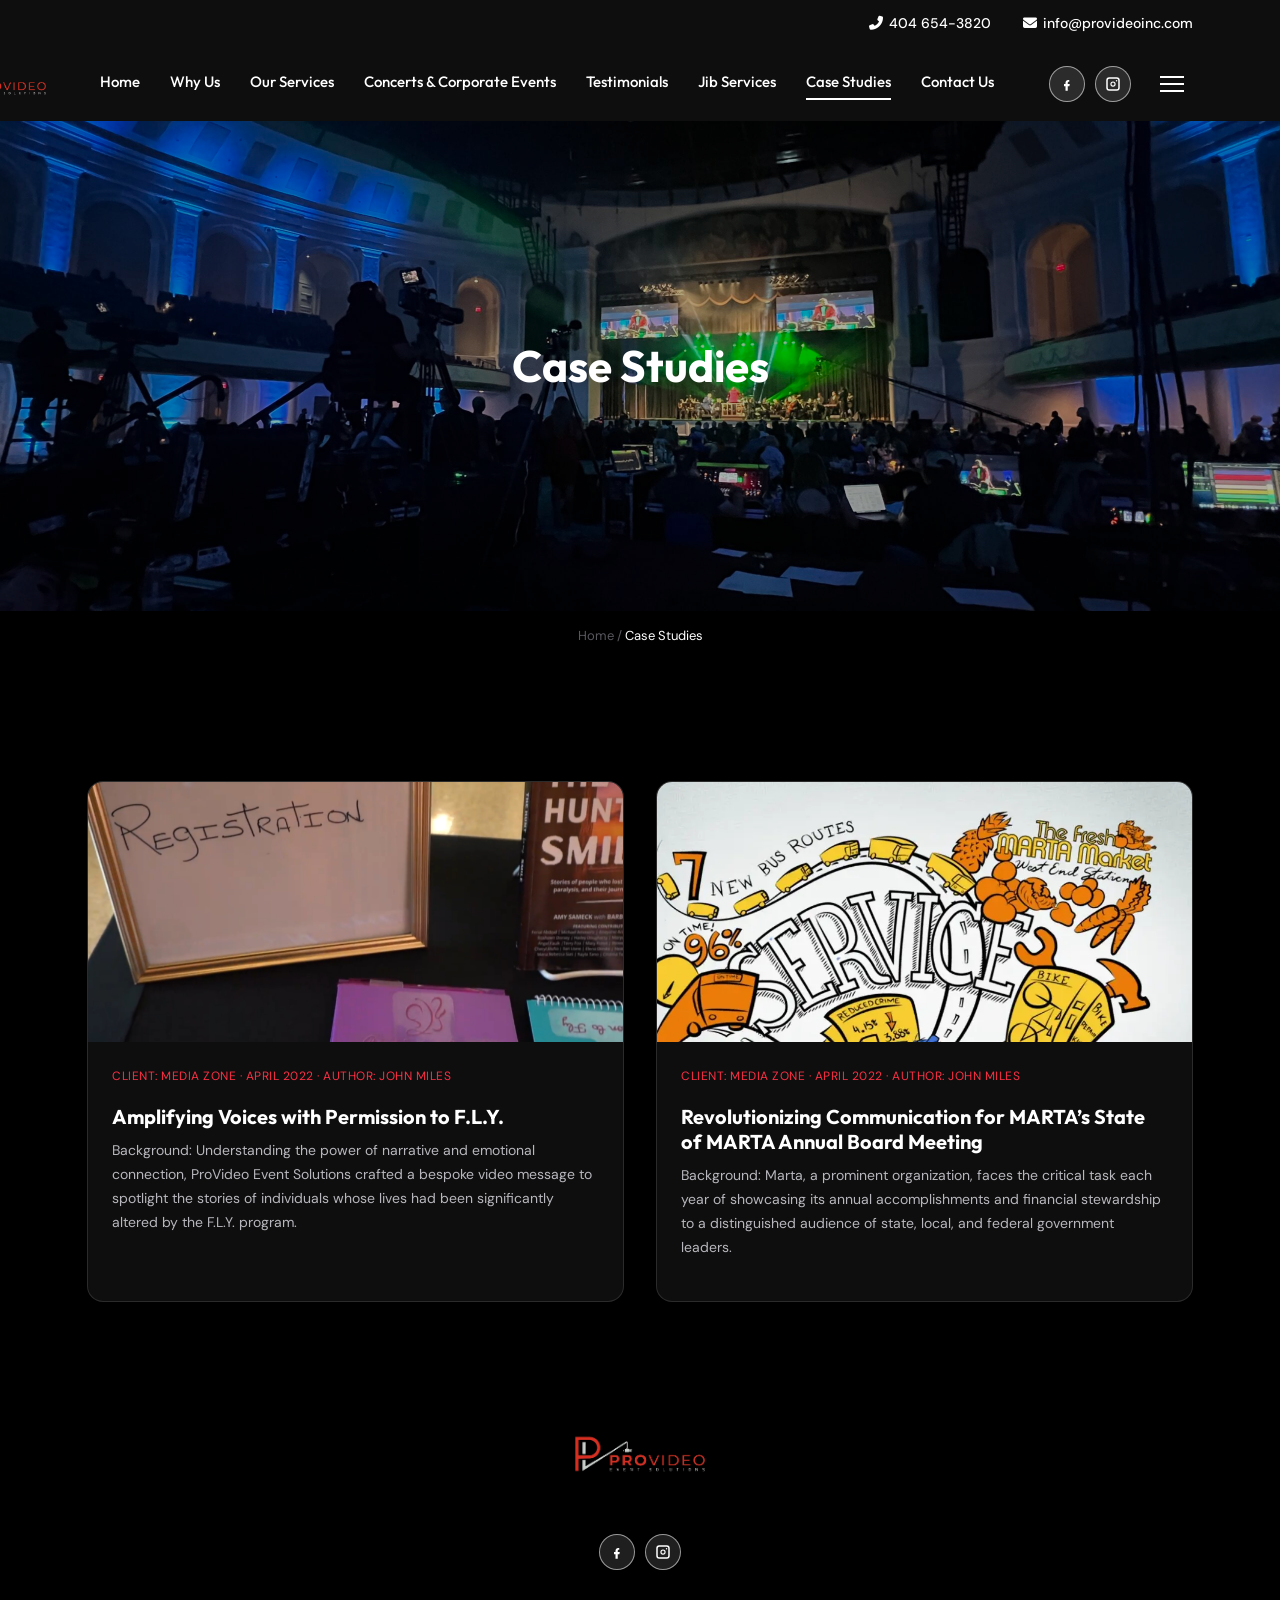
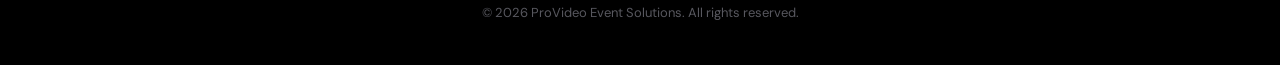
==== case-studies/index.html @ 1980efce "Add native player controls to hero and Invest Fest videos" ====
<!DOCTYPE html>
<html lang="en">
<head>
<meta charset="UTF-8">
<meta name="viewport" content="width=device-width, initial-scale=1.0">
<title>Case Studies – Provideo</title>
<meta name="description" content="Real case studies from ProVideo Event Solutions: Permission to F.L.Y. and the MARTA Annual Board Meeting.">
<link rel="preconnect" href="https://fonts.googleapis.com">
<link href="https://fonts.googleapis.com/css2?family=DM+Sans:wght@400;500;600;700&family=Outfit:wght@400;500;600;700;800&display=swap" rel="stylesheet">
<link rel="stylesheet" href="https://cdnjs.cloudflare.com/ajax/libs/font-awesome/6.5.1/css/all.min.css">
<link rel="stylesheet" href="../assets/css/style.css?v=1783604628">
</head>
<body>

<div class="top-bar">
  <div class="container">
    <a href="tel:4046543820" class="phone-link"><span class="icon"><i class="fas fa-phone-alt"></i></span>404 654-3820</a>
    <a href="mailto:info@provideoinc.com" class="email-link"><span class="icon"><i class="fas fa-envelope"></i></span>info@provideoinc.com</a>
  </div>
</div>

<header class="site-header">
  <div class="container">
    <a href="../" class="logo">
      <img class="logo-mark" src="../assets/images/logo-v3.png" alt="ProVideo Event Solutions">
    </a>
    <nav class="main-nav">
      <a href="/">Home</a>
      <a href="/why-us/">Why Us</a>
      <a href="/our-services/">Our Services</a>
      <a href="/corporate-and-concert-events/">Concerts & Corporate Events</a>
      <a href="/testimonials/">Testimonials</a>
      <a href="/services/jib-crane-services/">Jib Services</a>
      <a href="/case-studies/" class="active">Case Studies</a>
      <a href="/contact/">Contact Us</a>
    </nav>
    <div class="header-right">
      <div class="socials">
        <a href="https://www.facebook.com/provideoinc" aria-label="Facebook" target="_blank" rel="noopener">
          <svg viewBox="0 0 24 24"><path d="M13.5 9H15V6.5h-1.5C11.6 6.5 10 8.1 10 10.2V12H8v3h2v6h3v-6h2.2l.5-3H13v-1.5c0-.6.4-1.5 1.5-1.5z"/></svg>
        </a>
        <a href="https://www.instagram.com/provideoinc/" aria-label="Instagram" target="_blank" rel="noopener">
          <svg viewBox="0 0 24 24"><path d="M12 8.5A3.5 3.5 0 1 0 12 15.5 3.5 3.5 0 0 0 12 8.5zM12 14a2 2 0 1 1 0-4 2 2 0 0 1 0 4zm4.75-7.5a1 1 0 1 1 0 2 1 1 0 0 1 0-2zM17 3H7a4 4 0 0 0-4 4v10a4 4 0 0 0 4 4h10a4 4 0 0 0 4-4V7a4 4 0 0 0-4-4zm2 14a2 2 0 0 1-2 2H7a2 2 0 0 1-2-2V7a2 2 0 0 1 2-2h10a2 2 0 0 1 2 2v10z"/></svg>
        </a>
      </div>
      <button class="menu-toggle" aria-label="Open menu">
        <span></span><span></span><span></span>
      </button>
    </div>
  </div>
</header>

<div class="nav-panel">
  <div class="brand">
    <img class="brand-logo" src="../assets/images/logo-v3.png" alt="ProVideo Event Solutions">
    <div class="sub">ROI&#8209;Driven AV &amp; Visual Storytelling That Converts</div>
  </div>
  <button class="close-btn">Close
    <svg width="18" height="18" viewBox="0 0 24 24" fill="none" stroke="currentColor" stroke-width="2"><path d="M6 6l12 12M18 6L6 18"/></svg>
  </button>
  <nav>
    <a href="/">Home</a><a href="/why-us/">Why Us</a><a href="/our-services/">Our Services</a><a href="/corporate-and-concert-events/">Concerts & Corporate Events</a><a href="/testimonials/">Testimonials</a><a href="/services/jib-crane-services/">Jib Services</a><a href="/case-studies/">Case Studies</a><a href="/contact/">Contact Us</a>
  </nav>
  <div class="panel-socials">
    <a href="https://www.facebook.com/provideoinc" aria-label="Facebook" target="_blank" rel="noopener">
      <svg width="18" height="18" viewBox="0 0 24 24" fill="#fff"><path d="M13.5 9H15V6.5h-1.5C11.6 6.5 10 8.1 10 10.2V12H8v3h2v6h3v-6h2.2l.5-3H13v-1.5c0-.6.4-1.5 1.5-1.5z"/></svg>
    </a>
    <a href="https://www.instagram.com/provideoinc/" aria-label="Instagram" target="_blank" rel="noopener">
      <svg width="18" height="18" viewBox="0 0 24 24" fill="#fff"><path d="M12 8.5A3.5 3.5 0 1 0 12 15.5 3.5 3.5 0 0 0 12 8.5zM12 14a2 2 0 1 1 0-4 2 2 0 0 1 0 4zm4.75-7.5a1 1 0 1 1 0 2 1 1 0 0 1 0-2zM17 3H7a4 4 0 0 0-4 4v10a4 4 0 0 0 4 4h10a4 4 0 0 0 4-4V7a4 4 0 0 0-4-4zm2 14a2 2 0 0 1-2 2H7a2 2 0 0 1-2-2V7a2 2 0 0 1 2-2h10a2 2 0 0 1 2 2v10z"/></svg>
    </a>
  </div>
</div>

<section class="page-hero" style="background-image:url('../assets/images/Multi-Cam-scaled.jpg');">
  <h1>Case Studies</h1>
</section>
<div class="breadcrumb"><a href="../">Home</a> / <span>Case Studies</span></div>


<section class="section">
  <div class="container">
    <div class="case-study-grid">
      <div class="case-study-card">
        <img src="../assets/images/Screenshot-2024-05-09-142617-890x664.png" alt="Amplifying Voices with Permission to F.L.Y.">
        <div class="body">
          <p style="font-size:12px; text-transform:uppercase; letter-spacing:0.5px; color:var(--accent);">Client: Media Zone &middot; April 2022 &middot; Author: John Miles</p>
          <h3>Amplifying Voices with Permission to F.L.Y.</h3>
          <p>Background: Understanding the power of narrative and emotional connection, ProVideo Event Solutions crafted a bespoke video message to spotlight the stories of individuals whose lives had been significantly altered by the F.L.Y. program.</p>
        </div>
      </div>
      <div class="case-study-card">
        <img src="../assets/images/Screenshot-2024-05-09-141544-890x664.webp" alt="Revolutionizing Communication for MARTA">
        <div class="body">
          <p style="font-size:12px; text-transform:uppercase; letter-spacing:0.5px; color:var(--accent);">Client: Media Zone &middot; April 2022 &middot; Author: John Miles</p>
          <h3>Revolutionizing Communication for MARTA&rsquo;s State of MARTA Annual Board Meeting</h3>
          <p>Background: Marta, a prominent organization, faces the critical task each year of showcasing its annual accomplishments and financial stewardship to a distinguished audience of state, local, and federal government leaders.</p>
        </div>
      </div>
    </div>
  </div>
</section>

<footer class="site-footer">
  <div class="container">
    <img class="footer-logo" src="../assets/images/logo-v3.png" alt="ProVideo Event Solutions">
    <div class="socials">
      <a href="https://www.facebook.com/provideoinc" aria-label="Facebook" target="_blank" rel="noopener">
      <svg width="18" height="18" viewBox="0 0 24 24" fill="#fff"><path d="M13.5 9H15V6.5h-1.5C11.6 6.5 10 8.1 10 10.2V12H8v3h2v6h3v-6h2.2l.5-3H13v-1.5c0-.6.4-1.5 1.5-1.5z"/></svg>
    </a>
    <a href="https://www.instagram.com/provideoinc/" aria-label="Instagram" target="_blank" rel="noopener">
      <svg width="18" height="18" viewBox="0 0 24 24" fill="#fff"><path d="M12 8.5A3.5 3.5 0 1 0 12 15.5 3.5 3.5 0 0 0 12 8.5zM12 14a2 2 0 1 1 0-4 2 2 0 0 1 0 4zm4.75-7.5a1 1 0 1 1 0 2 1 1 0 0 1 0-2zM17 3H7a4 4 0 0 0-4 4v10a4 4 0 0 0 4 4h10a4 4 0 0 0 4-4V7a4 4 0 0 0-4-4zm2 14a2 2 0 0 1-2 2H7a2 2 0 0 1-2-2V7a2 2 0 0 1 2-2h10a2 2 0 0 1 2 2v10z"/></svg>
    </a>
    </div>
    <div>&copy; 2026 ProVideo Event Solutions. All rights reserved.</div>
  </div>
</footer>

<script src="../assets/js/main.js?v=1783604628"></script>
</body>
</html>
---- assets/css/style.css ----
/* ProVideo — static site styles */

:root {
  --bg: #000000;
  --bg-alt: #0e0e0e;
  --accent: #fa3044;
  --accent-dark: #d63226;
  --white: #ffffff;
  --gray: #b7b7bd;
  --gray-dark: #57575e;
  --light-bg: #ffffff;
  --light-text: #4a4a52;
  --border: rgba(255, 255, 255, 0.12);
  --max: 1170px;
  --font: 'DM Sans', -apple-system, BlinkMacSystemFont, 'Segoe UI', sans-serif;
  --font-heading: 'Outfit', -apple-system, BlinkMacSystemFont, 'Segoe UI', sans-serif;
}

* { box-sizing: border-box; }

html { scroll-behavior: smooth; }

body {
  margin: 0;
  font-family: var(--font);
  background: var(--bg);
  color: var(--white);
  line-height: 1.7;
  -webkit-font-smoothing: antialiased;
}

img, video { max-width: 100%; display: block; }

a { color: inherit; text-decoration: none; }

.container {
  max-width: var(--max);
  margin: 0 auto;
  padding: 0 32px;
}

h1, h2, h3 {
  font-family: var(--font-heading);
  font-weight: 700;
  line-height: 1.25;
  margin: 0 0 20px;
}

p { color: var(--gray); margin: 0 0 18px; }

/* ---------- Buttons ---------- */
.btn {
  display: inline-block;
  padding: 15px 44px 16px;
  border-radius: 0;
  font-weight: 500;
  font-size: 16px;
  letter-spacing: normal;
  text-transform: none;
  cursor: pointer;
  border: 2px solid var(--accent);
  transition: all 0.25s ease;
}
.btn-solid { background: var(--accent); color: var(--white); }
.btn-solid:hover { background: var(--accent-dark); border-color: var(--accent-dark); }
.btn-outline { background: transparent; color: var(--white); }
.btn-outline:hover { background: var(--accent); }
.btn-row { display: flex; gap: 16px; flex-wrap: wrap; margin-top: 28px; }

/* ---------- Header ---------- */
.top-bar {
  background: var(--bg-alt);
  font-size: 14px;
}
.top-bar .container {
  display: flex;
  justify-content: flex-end;
  gap: 32px;
  padding-top: 12px;
  padding-bottom: 12px;
}
.top-bar a { color: var(--white); font-weight: 500; }
.top-bar a.email-link { color: var(--white); }
.top-bar .icon { margin-right: 6px; }

.site-header {
  position: relative;
  z-index: 20;
  padding: 9px 0;
  background: var(--bg-alt);
}
.site-header .container {
  display: flex;
  align-items: center;
  justify-content: space-between;
}

.logo { display: flex; align-items: center; line-height: 1; margin-left: -140px; }
.logo-mark { height: 55px; width: auto; flex-shrink: 0; }

/* Desktop horizontal nav (matches live site) */
.main-nav {
  display: flex;
  align-items: center;
  gap: 30px;
  flex: 1;
  justify-content: center;
}
.main-nav a {
  font-family: var(--font-heading);
  font-size: 15px;
  font-weight: 500;
  color: var(--white);
  padding-bottom: 4px;
  white-space: nowrap;
  border-bottom: 2px solid transparent;
}
.main-nav a:hover { color: var(--gray); }
.main-nav a.active { border-bottom-color: var(--white); }

.header-right { display: flex; align-items: center; gap: 20px; }
.menu-toggle { display: none; }

@media (max-width: 1150px) {
  .main-nav { display: none; }
  .menu-toggle { display: flex; }
  /* The large negative offset that shifts the logo left on wide desktop
     screens has no room to work with here — reset it so the logo stays
     fully on-screen. */
  .logo { margin-left: 0; }
}

.breadcrumb {
  font-size: 13px;
  color: var(--gray-dark);
  text-align: center;
  padding: 14px 0;
}
.breadcrumb a { color: var(--gray-dark); }
.breadcrumb span { color: var(--white); }

.socials { display: flex; gap: 10px; }
.socials a {
  width: 36px; height: 36px;
  border-radius: 50%;
  border: 1.5px solid rgba(255, 255, 255, 0.55);
  background: rgba(255, 255, 255, 0.12);
  display: flex; align-items: center; justify-content: center;
  transition: background 0.2s ease, border-color 0.2s ease;
}
.socials a:hover { background: var(--accent); border-color: var(--accent); }
.socials svg { width: 18px; height: 18px; fill: var(--white); }

.menu-toggle {
  width: 42px; height: 42px;
  border: none;
  background: transparent;
  cursor: pointer;
  display: flex;
  flex-direction: column;
  align-items: center;
  justify-content: center;
  gap: 5px;
}
.menu-toggle span {
  width: 24px; height: 2px;
  background: var(--white);
}

/* ---------- Slide-out nav panel ---------- */
.nav-panel {
  position: fixed;
  inset: 0;
  background: #0a0a0c;
  z-index: 100;
  display: flex;
  flex-direction: column;
  /* flex-start (not center): with 8 nav links, centered content can
     overflow symmetrically past the reserved top/bottom padding and
     collide with the absolutely-positioned brand/social-icons siblings.
     Starting at the top guarantees it never invades that reserved space. */
  justify-content: flex-start;
  padding: 128px 48px 104px;
  overflow-y: auto;
  transform: translateX(100%);
  transition: transform 0.35s ease;
}
.nav-panel.open { transform: translateX(0); }
.nav-panel .close-btn {
  position: absolute;
  top: 32px; right: 32px;
  background: none; border: none;
  color: var(--gray);
  font-size: 15px;
  cursor: pointer;
  display: flex; align-items: center; gap: 10px;
}
.nav-panel .brand { position: absolute; top: 32px; left: 48px; }
.nav-panel .brand-logo { height: 44px; width: auto; display: block; }
.nav-panel .brand .sub { color: var(--gray); font-size: 12px; margin-top: 6px; }
.nav-panel nav { display: flex; flex-direction: column; gap: 4px; }
.nav-panel nav a {
  font-family: var(--font-heading);
  font-size: 32px;
  font-weight: 700;
  color: var(--gray);
  padding: 5px 0;
  line-height: 1.2;
}
.nav-panel nav a:hover { color: var(--white); }
.nav-panel .panel-socials {
  position: absolute;
  bottom: 32px; left: 48px;
  display: flex; gap: 14px;
}
@media (max-width: 600px) {
  .nav-panel { padding: 112px 24px 96px; }
  .nav-panel nav a { font-size: 24px; padding: 4px 0; }
  .nav-panel .brand { top: 24px; left: 24px; }
  .nav-panel .brand-logo { height: 38px; }
  .nav-panel .close-btn { top: 24px; right: 24px; }
  .nav-panel .panel-socials { bottom: 24px; left: 24px; }
}

/* Home page: header floats transparently over the hero video, which
   fills all the way to the very top of the page. */
.header-overlay {
  position: absolute;
  top: 0; left: 0; right: 0;
  z-index: 40;
}
body.home-hero-page .top-bar,
body.home-hero-page .site-header {
  background: transparent;
}

/* ---------- Hero (home) ---------- */
/* Matches the live site's hero section exactly: full-bleed width,
   min-height: 100vh, video object-fit: cover (source is 1920x1080). */
.hero {
  position: relative;
  margin: 0;
  padding: 0;
  overflow: hidden;
  min-height: 100vh;
  display: flex;
  align-items: center;
}
.hero-video {
  position: absolute;
  inset: 0;
  width: 100%;
  height: 100%;
  object-fit: cover;
  object-position: 50% 50%;
  z-index: 0;
}
.hero::after {
  content: "";
  position: absolute; inset: 0;
  background: rgba(0, 0, 0, 0.33);
  z-index: 1;
  /* Let clicks pass through to the video's native control bar
     underneath (volume/play-pause) instead of being caught by
     this decorative darkening layer. */
  pointer-events: none;
}
.hero .container { position: relative; z-index: 2; text-align: center; }
.hero .btn-row { justify-content: center; }

.sr-only {
  position: absolute; width: 1px; height: 1px; padding: 0; margin: -1px;
  overflow: hidden; clip: rect(0,0,0,0); white-space: nowrap; border: 0;
}

/* Animated rotating headline — matches the live site's Elementor
   "Animated Headline" widget (style: rotate, animation: clip).
   4 phrases cycle through, each wiped on/off inside a white highlight
   box, holding ~2.2s once fully revealed, looping forever. */
.hero-headline-wrap {
  position: relative;
  display: flex;
  align-items: center;
  justify-content: center;
  min-height: 1.3em;
  max-width: 900px;
  margin: 0 auto 28px;
}
.hero-headline {
  position: relative;
  margin: 0;
  width: 100%;
  height: 1.3em;
  font-size: 56px;
  font-weight: 700;
}
.hero-phrase {
  position: absolute;
  left: 50%; top: 50%;
  transform: translate(-50%, -50%);
  display: inline-block;
  white-space: nowrap;
  background: #fff;
  color: #000;
  padding: 0 6px;
  clip-path: inset(0 100% 0 0);
  animation-duration: 30.8s;
  animation-timing-function: ease-in-out;
  animation-iteration-count: infinite;
}
/* Each phrase gets its own timeline slice within one shared 30.8s loop:
   the 4 phrases run back-to-back over the first 15.8s (unchanged timing
   from before, phrases 1-3 hold ~2.2s each, the last phrase holds ~5.2s),
   then the headline stays blank for a 15s pause before the whole cycle
   restarts from phrase 1. */
.hero-phrase:nth-child(1) { animation-name: heroPhraseClip1; }
.hero-phrase:nth-child(2) { animation-name: heroPhraseClip2; }
.hero-phrase:nth-child(3) { animation-name: heroPhraseClip3; }
.hero-phrase:nth-child(4) { animation-name: heroPhraseClip4; }
@keyframes heroPhraseClip1 {
  0%      { clip-path: inset(0 100% 0 0); }
  1.63%   { clip-path: inset(0 0 0 0); }
  8.77%   { clip-path: inset(0 0 0 0); }
  10.39%  { clip-path: inset(0 100% 0 0); }
  100%    { clip-path: inset(0 100% 0 0); }
}
@keyframes heroPhraseClip2 {
  0%      { clip-path: inset(0 100% 0 0); }
  10.39%  { clip-path: inset(0 100% 0 0); }
  12.01%  { clip-path: inset(0 0 0 0); }
  19.15%  { clip-path: inset(0 0 0 0); }
  20.78%  { clip-path: inset(0 100% 0 0); }
  100%    { clip-path: inset(0 100% 0 0); }
}
@keyframes heroPhraseClip3 {
  0%      { clip-path: inset(0 100% 0 0); }
  20.78%  { clip-path: inset(0 100% 0 0); }
  22.40%  { clip-path: inset(0 0 0 0); }
  29.54%  { clip-path: inset(0 0 0 0); }
  31.17%  { clip-path: inset(0 100% 0 0); }
  100%    { clip-path: inset(0 100% 0 0); }
}
@keyframes heroPhraseClip4 {
  0%      { clip-path: inset(0 100% 0 0); }
  31.17%  { clip-path: inset(0 100% 0 0); }
  32.78%  { clip-path: inset(0 0 0 0); }
  49.68%  { clip-path: inset(0 0 0 0); }
  51.30%  { clip-path: inset(0 100% 0 0); }
  100%    { clip-path: inset(0 100% 0 0); }
}
@media (prefers-reduced-motion: reduce) {
  .hero-phrase { animation: none; clip-path: inset(0 0 0 0); position: static; transform: none; display: block; }
  .hero-phrase:not(:first-child) { display: none; }
}

/* ---------- Inner page hero (Why Us / Contact) ---------- */
.page-hero {
  position: relative;
  height: 490px;
  display: flex;
  align-items: center;
  justify-content: center;
  text-align: center;
  background-size: cover;
  background-position: center center;
}
.page-hero::before {
  content: "";
  position: absolute; inset: 0;
  background: rgba(0, 0, 0, 0.3);
}
.page-hero h1 {
  position: relative;
  font-size: 44px;
  margin: 0;
}

/* ---------- Intro / body sections ---------- */
.section { padding: 80px 0; }
.section-tight { padding: 60px 0; }
.section-heading {
  font-size: 30px;
  text-align: center;
  margin-bottom: 12px;
}
.section-sub {
  text-align: center;
  color: var(--gray-dark);
  margin-bottom: 48px;
}

.intro-text { max-width: 820px; margin: 0 auto; text-align: left; }
.intro-text .btn-row { justify-content: flex-start; }

/* Home page intro: photo slideshow beside the text (matches live site) */
.intro-split {
  display: grid;
  grid-template-columns: 1fr 1fr;
  gap: 60px;
  align-items: stretch;
}
.intro-split .intro-text { max-width: none; margin: 0; }
.intro-slideshow {
  position: relative;
  min-height: 480px;
  border-radius: 16px;
  overflow: hidden;
  background: var(--bg-alt);
}
.intro-slideshow .slide {
  position: absolute; inset: 0;
  width: 100%; height: 100%;
  object-fit: cover;
  opacity: 0;
  transition: opacity 1s ease;
}
.intro-slideshow .slide.active { opacity: 1; }
@media (max-width: 900px) {
  .intro-split { grid-template-columns: 1fr; }
  .intro-slideshow { min-height: 320px; }
}

/* ---------- Services ---------- */
.services-grid {
  display: grid;
  grid-template-columns: repeat(3, 1fr);
  gap: 28px;
  margin-top: 40px;
}
.service-card {
  background: var(--bg-alt);
  border: 1px solid var(--border);
  border-radius: 16px;
  overflow: hidden;
}
.service-card img { width: 100%; aspect-ratio: 5 / 3; height: auto; object-fit: cover; object-position: center top; }
.service-card .body { padding: 24px; }
.service-card h3 { font-size: 19px; margin-bottom: 10px; }
.service-card p { font-size: 14px; margin-bottom: 14px; }
.service-card a { color: var(--accent); font-weight: 600; font-size: 13px; text-transform: uppercase; letter-spacing: 0.5px; }

/* ---------- Testimonials carousel ---------- */
.testimonial-carousel {
  position: relative;
  display: flex;
  align-items: center;
  gap: 12px;
  margin-top: 40px;
}
.testimonial-track {
  display: flex;
  gap: 24px;
  overflow-x: auto;
  scroll-snap-type: x mandatory;
  scroll-behavior: smooth;
  padding: 4px 0 20px;
  scrollbar-width: none;
}
.testimonial-track::-webkit-scrollbar { display: none; }
.testimonial-card {
  flex: 0 0 auto;
  width: min(560px, 82vw);
  scroll-snap-align: center;
  background: var(--bg-alt);
  border: 1px solid var(--border);
  border-radius: 6px;
  padding: 32px;
}
.testimonial-card .stars { color: #f5b301; letter-spacing: 3px; font-size: 14px; margin-bottom: 14px; }
.testimonial-card p { font-size: 15px; color: var(--gray); font-style: italic; }
.testimonial-card .who { color: var(--white); font-weight: 600; font-size: 14px; margin-top: 12px; }
.testimonial-card .role { color: var(--accent); font-size: 12px; text-transform: uppercase; letter-spacing: 0.5px; }

.carousel-arrow {
  flex-shrink: 0;
  width: 42px; height: 42px;
  border-radius: 50%;
  border: 1px solid var(--border);
  background: transparent;
  color: var(--white);
  font-size: 14px;
  cursor: pointer;
  display: flex; align-items: center; justify-content: center;
  transition: background 0.2s ease, border-color 0.2s ease;
}
.carousel-arrow:hover { background: var(--accent); border-color: var(--accent); }

.carousel-dots {
  display: flex;
  justify-content: center;
  gap: 8px;
  margin-top: 8px;
}
.carousel-dots .dot {
  width: 9px; height: 9px;
  border-radius: 50%;
  border: none;
  background: var(--border);
  cursor: pointer;
  padding: 0;
}
.carousel-dots .dot.active { background: var(--accent); }

@media (max-width: 700px) {
  .carousel-arrow { display: none; }
}

/* ---------- Testimonial photo grid ---------- */
.testimonial-photo-grid {
  display: grid;
  grid-template-columns: repeat(auto-fill, minmax(150px, 1fr));
  gap: 12px;
  margin-top: 48px;
}
.photo-tile { border-radius: 4px; overflow: hidden; aspect-ratio: 1 / 1; background: var(--bg-alt); }
.photo-tile img { width: 100%; height: 100%; object-fit: cover; object-position: center top; }

/* ---------- Gallery / case studies ---------- */
.gallery-grid {
  display: grid;
  grid-template-columns: repeat(3, 1fr);
  gap: 16px;
  margin-top: 40px;
}
.gallery-grid img {
  width: 100%; height: 220px; object-fit: cover;
  object-position: center top;
  border-radius: 6px;
  transition: transform 0.3s ease;
}
.gallery-grid a:hover img { transform: scale(1.03); }

/* ---------- Subscribe ---------- */
.subscribe {
  background: var(--bg-alt);
  border-top: 1px solid var(--border);
  border-bottom: 1px solid var(--border);
  text-align: center;
}
.subscribe-form {
  max-width: 480px;
  margin: 32px auto 0;
}
.subscribe-form .field-row { display: flex; gap: 10px; }
input[type="email"], input[type="text"], input[type="tel"], textarea {
  width: 100%;
  padding: 14px 16px;
  border-radius: 4px;
  border: 1px solid var(--border);
  background: #1a1a1f;
  color: var(--white);
  font-family: var(--font);
  font-size: 14px;
}
.subscribe-form .consent {
  margin-top: 14px;
  font-size: 12px;
  color: var(--gray-dark);
  display: flex; align-items: center; justify-content: center; gap: 8px;
}

/* ---------- Contact page ---------- */
.contact-wrap {
  display: grid;
  grid-template-columns: 300px 1fr;
  gap: 60px;
  align-items: start;
}
.contact-details h2 { font-size: 24px; }
.contact-item { margin-bottom: 24px; }
.contact-item .label { color: var(--light-text); font-size: 13px; text-transform: uppercase; letter-spacing: 0.5px; }
.contact-item .value { color: var(--accent); font-size: 20px; font-weight: 600; }

.contact-form .form-grid {
  display: grid;
  grid-template-columns: 1fr 1fr;
  gap: 20px 24px;
}
.contact-form .field { display: flex; align-items: center; gap: 12px; border-bottom: 1px solid #e2e2e6; padding-bottom: 10px; }
.contact-form .field svg { width: 18px; height: 18px; flex-shrink: 0; opacity: 0.6; }
.contact-form input, .contact-form textarea {
  border: none; background: transparent; padding: 4px 0;
  color: var(--light-text); width: 100%; font-family: var(--font); font-size: 15px;
  resize: none;
}
.contact-form textarea { resize: vertical; min-height: 24px; }
.contact-form .full { grid-column: 1 / -1; }
.contact-form button { margin-top: 32px; display: inline-flex; align-items: center; gap: 10px; }

/* Light section variant used on Why Us / Contact body */
.light-section { background: var(--light-bg); color: var(--light-text); }
.light-section p { color: var(--light-text); }
.light-section h2 { color: #17171a; }

/* ---------- Feature blocks (Concerts / Jib Services) ---------- */
.feature-block {
  display: grid;
  grid-template-columns: 1fr 1fr;
  gap: 48px;
  align-items: center;
  margin-bottom: 64px;
}
.feature-block img { border-radius: 6px; width: 100%; height: 340px; object-fit: cover; object-position: center top; }
.feature-block .text h2 { font-size: 26px; }
.feature-block.reverse .text { order: 2; }
.feature-block.reverse img { order: 1; }
@media (max-width: 800px) {
  .feature-block, .feature-block.reverse { grid-template-columns: 1fr; }
  .feature-block.reverse .text, .feature-block.reverse img { order: unset; }
  .feature-block img { height: 220px; }
}

.mini-gallery { display: grid; grid-template-columns: 1fr 1fr; gap: 16px; margin-top: 40px; }
.mini-gallery img { width: 100%; height: 260px; object-fit: cover; object-position: center top; border-radius: 6px; }

/* ---------- Case studies ---------- */
.case-study-grid { display: grid; grid-template-columns: 1fr 1fr; gap: 32px; margin-top: 40px; }
.case-study-card { background: var(--bg-alt); border: 1px solid var(--border); border-radius: 16px; overflow: hidden; }
.case-study-card img { width: 100%; height: 260px; object-fit: cover; object-position: center top; }
.case-study-card .body { padding: 24px; }
.case-study-card h3 { font-size: 20px; margin-bottom: 10px; }
.case-study-card p { font-size: 14px; }
.case-study-card a { color: var(--accent); font-weight: 600; font-size: 13px; text-transform: uppercase; }

/* ---------- Video testimonial callout ---------- */
.video-callout {
  position: relative;
  /* Matches the live site exactly: the video box is 16:9 (measured
     1238x696 on the original), not a fixed height, so it scales
     correctly with the container instead of looking stretched/squashed. */
  aspect-ratio: 16 / 9;
  border-radius: 0;
  overflow: hidden;
  display: flex;
  align-items: center;
  justify-content: center;
  text-align: center;
  margin-top: 40px;
  background: #000;
}
.video-callout video { position: absolute; inset: 0; width: 100%; height: 100%; object-fit: cover; object-position: center top; opacity: 0.6; transition: opacity 0.3s ease; }
.video-callout.playing video { opacity: 1; }
.video-callout .overlay { position: relative; z-index: 2; transition: opacity 0.3s ease; }
.video-callout.playing .overlay { opacity: 0; pointer-events: none; }
.video-callout h3 { font-size: 24px; }
.play-btn {
  width: 70px; height: 70px; border-radius: 50%;
  border: 2px solid var(--white);
  display: flex; align-items: center; justify-content: center;
  margin: 20px auto 0;
  cursor: pointer;
}
.play-btn svg { width: 22px; height: 22px; fill: var(--white); }

/* ---------- Scrolling image strip (intro section) ---------- */
.marquee {
  overflow: hidden;
  margin-top: 32px;
  -webkit-mask-image: linear-gradient(90deg, transparent, #000 8%, #000 92%, transparent);
  mask-image: linear-gradient(90deg, transparent, #000 8%, #000 92%, transparent);
}
.marquee-track {
  display: flex;
  gap: 16px;
  width: max-content;
  animation: marquee-scroll 28s linear infinite;
}
.marquee-track img {
  width: 220px; height: 140px; object-fit: cover; object-position: center top; border-radius: 6px; flex-shrink: 0;
}
@keyframes marquee-scroll {
  from { transform: translateX(0); }
  to { transform: translateX(-50%); }
}

/* ---------- Video modal (hero "View Our Work") ---------- */
.video-modal {
  position: fixed; inset: 0;
  background: rgba(0,0,0,0.92);
  z-index: 200;
  display: none;
  align-items: center;
  justify-content: center;
  padding: 40px;
}
.video-modal.open { display: flex; }
.video-modal .modal-inner { position: relative; width: 100%; max-width: 1000px; }
.video-modal video { width: 100%; border-radius: 0; display: block; }
.video-modal .modal-close {
  position: absolute; top: -44px; right: 0;
  background: none; border: none; color: var(--white);
  font-size: 15px; cursor: pointer; display: flex; align-items: center; gap: 8px;
}

/* ---------- Notice banner (missing-asset flags for the client) ---------- */
.build-note {
  background: #241a10;
  border: 1px solid #6b4a1e;
  color: #e8b96a;
  font-size: 12px;
  padding: 10px 16px;
  text-align: center;
}

/* ---------- Footer ---------- */
.site-footer {
  padding: 40px 0;
  text-align: center;
  color: var(--gray-dark);
  font-size: 13px;
}
.site-footer .socials { justify-content: center; margin-bottom: 16px; }
.footer-logo { height: 72px; width: auto; margin-bottom: 24px; }
.site-footer .container { display: flex; flex-direction: column; align-items: center; gap: 16px; }

/* ---------- Responsive ---------- */
@media (max-width: 900px) {
  .services-grid, .testimonials-grid, .gallery-grid { grid-template-columns: repeat(2, 1fr); }
  .contact-wrap { grid-template-columns: 1fr; }
  .contact-form .form-grid { grid-template-columns: 1fr; }
  .hero-headline { font-size: 38px; }
}
@media (max-width: 600px) {
  .services-grid, .testimonials-grid, .gallery-grid { grid-template-columns: 1fr; }
  .top-bar .container { justify-content: center; flex-wrap: wrap; gap: 16px; }
  .hero-headline { font-size: 22px; height: auto; }
  .hero-headline-wrap { max-width: 100%; min-height: 3.6em; }
  .hero-phrase { white-space: normal; width: 100%; text-align: center; line-height: 1.3; }
  .page-hero h1 { font-size: 32px; }
  .section { padding: 56px 0; }
}
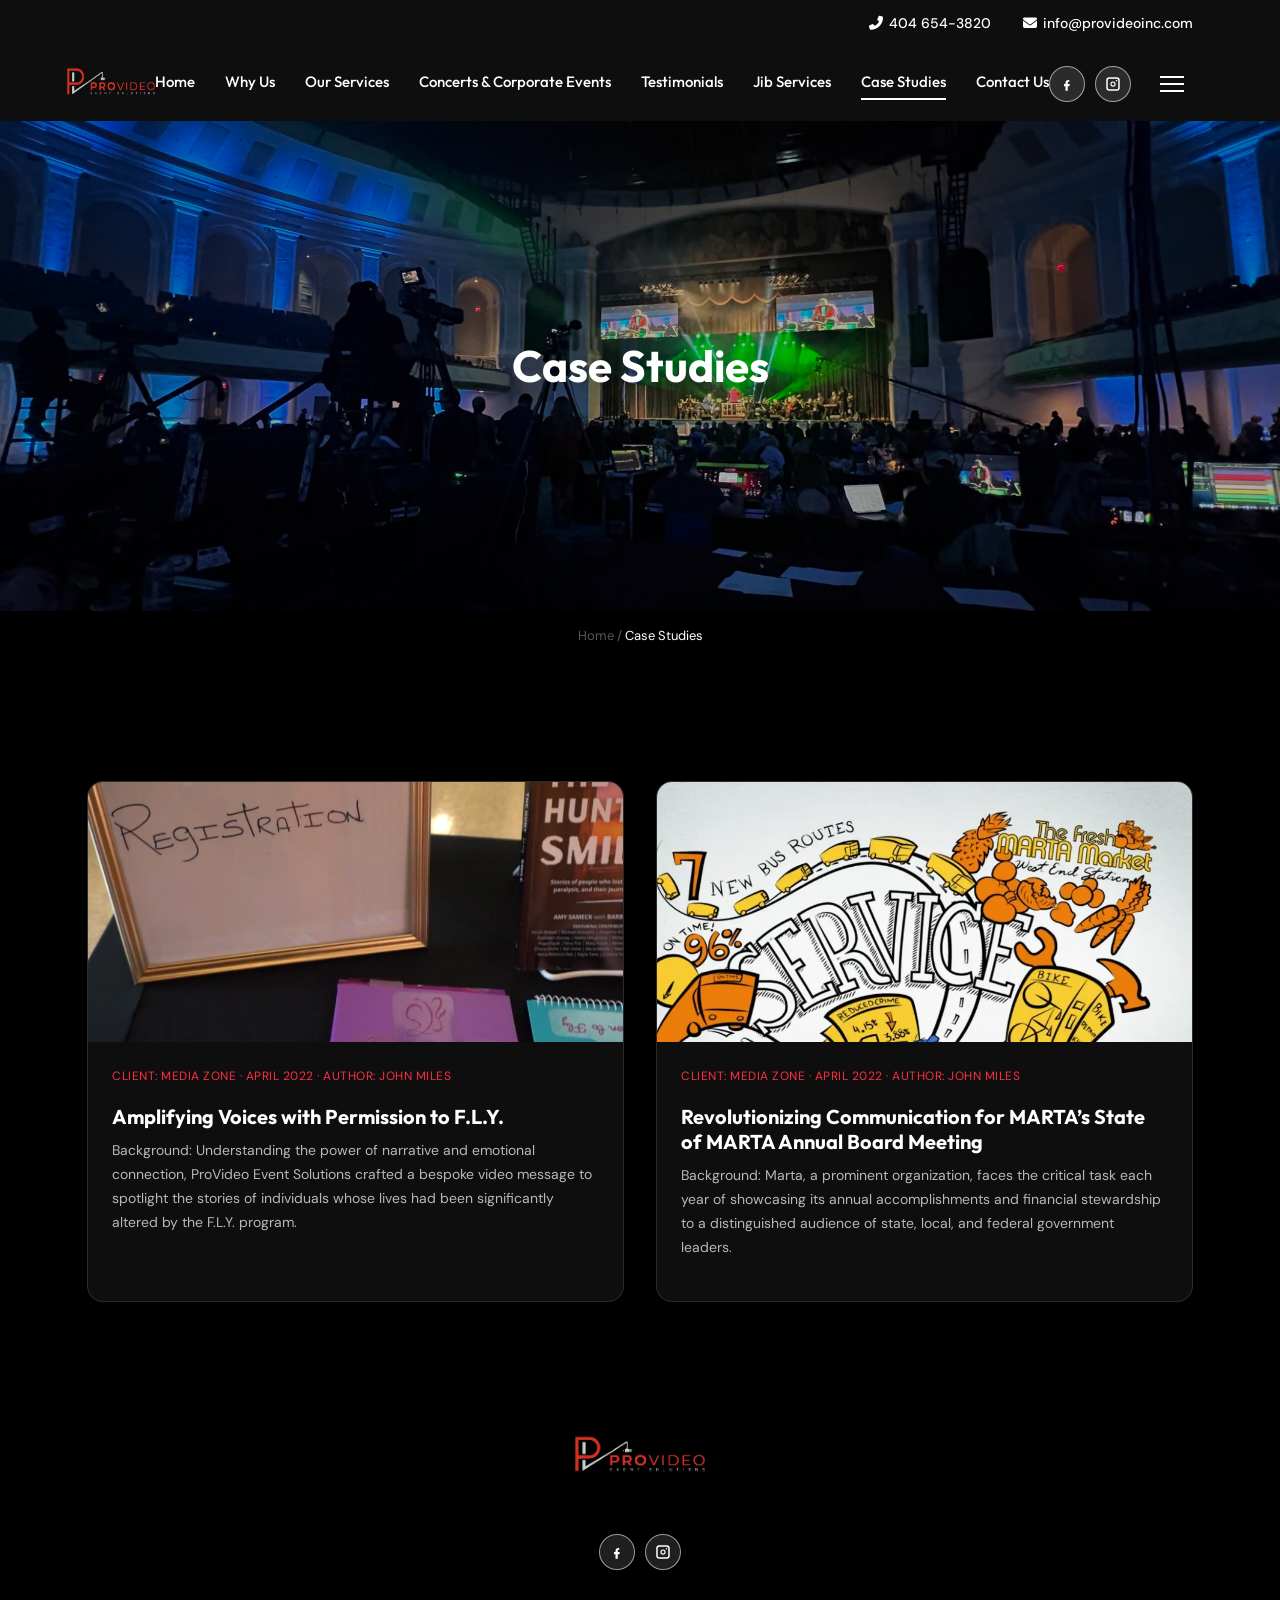
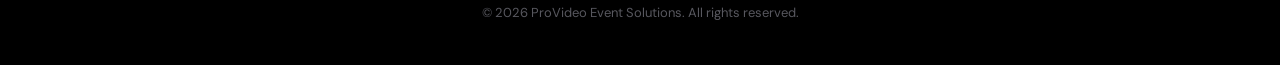
==== commit 97b4d68a: "Fix logo clipping on iPad landscape widths" ====
--- a/case-studies/index.html
+++ b/case-studies/index.html
@@ -8,7 +8,7 @@
 <link rel="preconnect" href="https://fonts.googleapis.com">
 <link href="https://fonts.googleapis.com/css2?family=DM+Sans:wght@400;500;600;700&family=Outfit:wght@400;500;600;700;800&display=swap" rel="stylesheet">
 <link rel="stylesheet" href="https://cdnjs.cloudflare.com/ajax/libs/font-awesome/6.5.1/css/all.min.css">
-<link rel="stylesheet" href="../assets/css/style.css?v=1783604628">
+<link rel="stylesheet" href="../assets/css/style.css?v=1783605675">
 </head>
 <body>
 
@@ -115,6 +115,6 @@
   </div>
 </footer>
 
-<script src="../assets/js/main.js?v=1783604628"></script>
+<script src="../assets/js/main.js?v=1783605675"></script>
 </body>
 </html>
--- a/assets/css/style.css
+++ b/assets/css/style.css
@@ -128,6 +128,14 @@
      screens has no room to work with here — reset it so the logo stays
      fully on-screen. */
   .logo { margin-left: 0; }
+}
+
+/* iPad landscape (and similar mid-width screens, ~1151-1400px) still show
+   the full desktop nav, but aren't wide enough to absorb the large
+   negative logo offset below — it was pushing the logo mark off the
+   left edge of the screen and clipping it. Ease it back in gradually. */
+@media (min-width: 1151px) and (max-width: 1400px) {
+  .logo { margin-left: -20px; }
 }
 
 .breadcrumb {
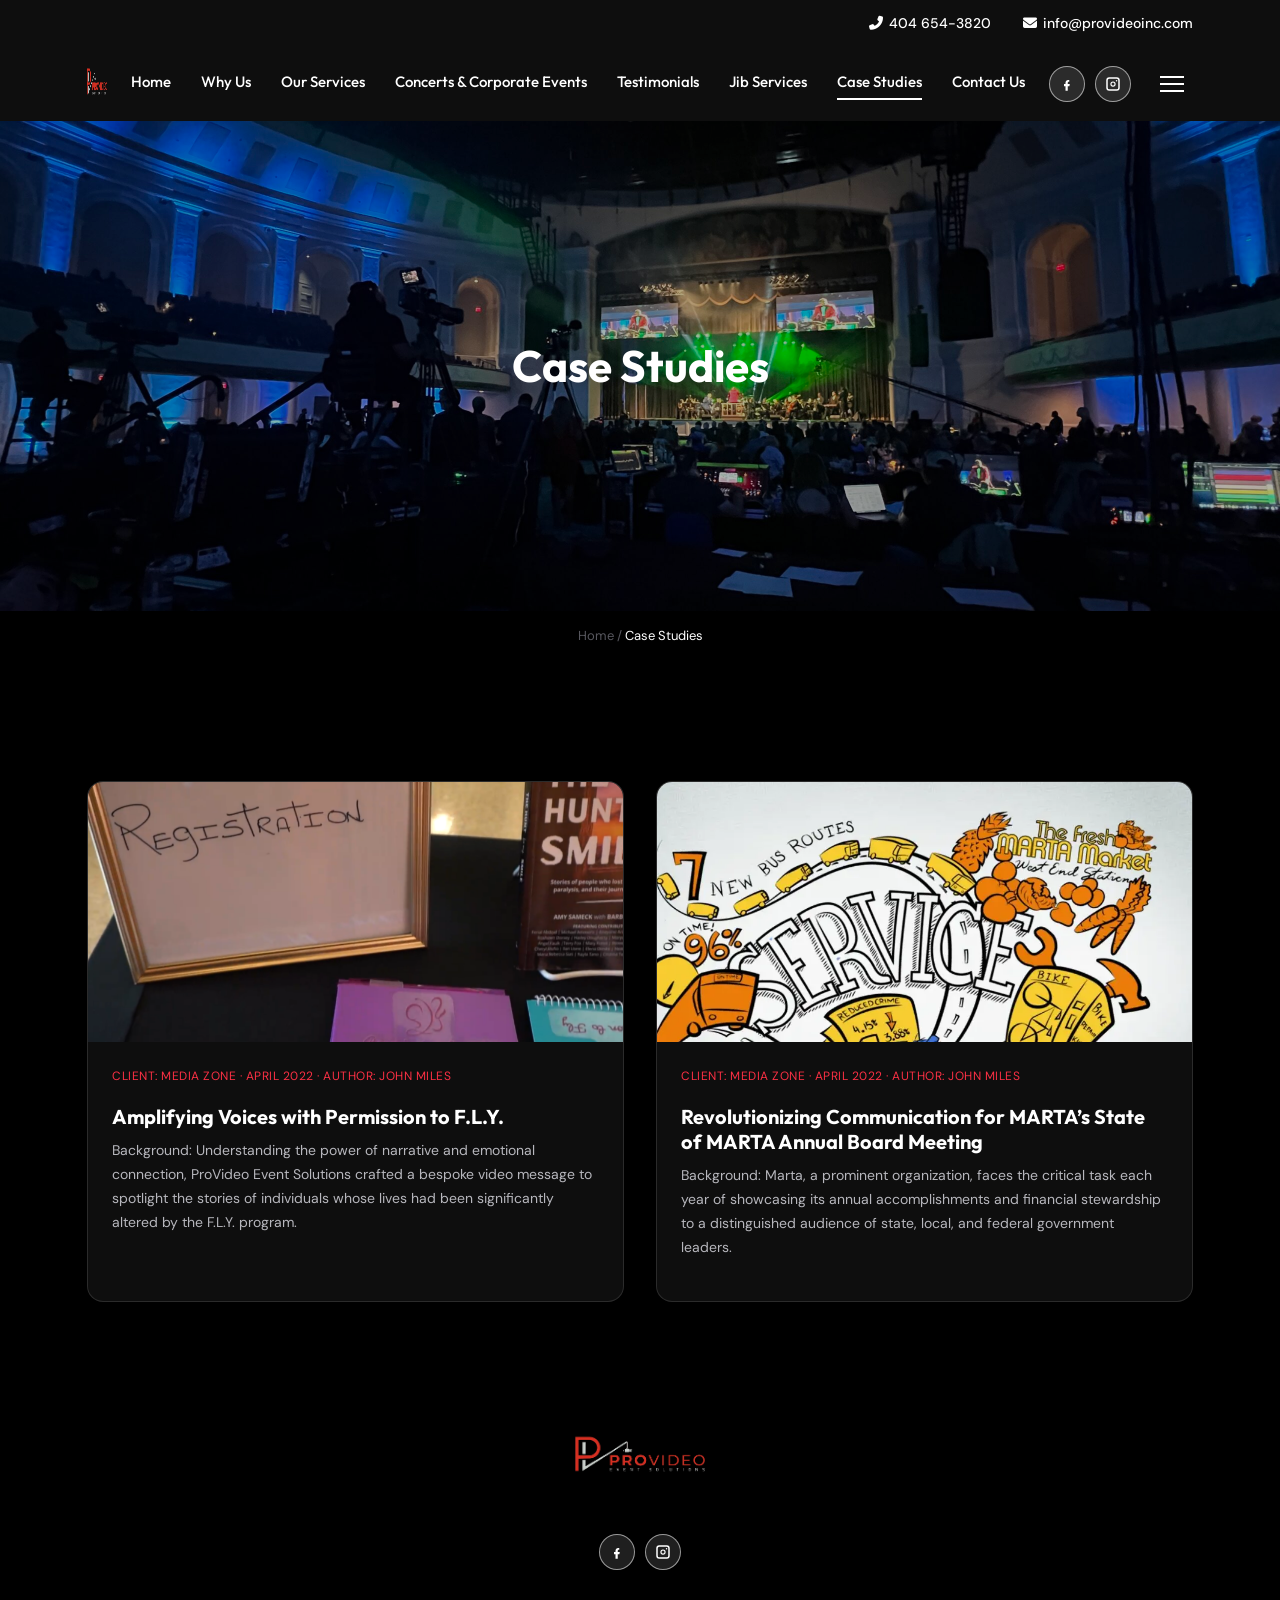
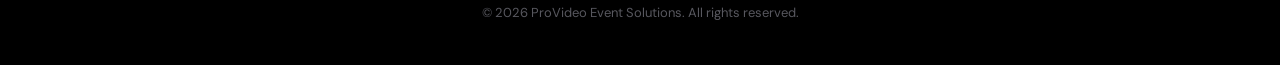
==== commit c8a0c01c: "Fix logo/nav collision on iPad landscape with a guaranteed header gap" ====
--- a/case-studies/index.html
+++ b/case-studies/index.html
@@ -8,7 +8,7 @@
 <link rel="preconnect" href="https://fonts.googleapis.com">
 <link href="https://fonts.googleapis.com/css2?family=DM+Sans:wght@400;500;600;700&family=Outfit:wght@400;500;600;700;800&display=swap" rel="stylesheet">
 <link rel="stylesheet" href="https://cdnjs.cloudflare.com/ajax/libs/font-awesome/6.5.1/css/all.min.css">
-<link rel="stylesheet" href="../assets/css/style.css?v=1783605675">
+<link rel="stylesheet" href="../assets/css/style.css?v=1783605904">
 </head>
 <body>
 
@@ -115,6 +115,6 @@
   </div>
 </footer>
 
-<script src="../assets/js/main.js?v=1783605675"></script>
+<script src="../assets/js/main.js?v=1783605904"></script>
 </body>
 </html>
--- a/assets/css/style.css
+++ b/assets/css/style.css
@@ -93,6 +93,11 @@
   display: flex;
   align-items: center;
   justify-content: space-between;
+  /* Guaranteed minimum breathing room between logo / nav / socials —
+     without this, justify-content:space-between can collapse to a
+     zero gap at narrower widths where the nav is nearly as wide as
+     the header itself. */
+  gap: 24px;
 }
 
 .logo { display: flex; align-items: center; line-height: 1; margin-left: -140px; }
@@ -131,11 +136,13 @@
 }
 
 /* iPad landscape (and similar mid-width screens, ~1151-1400px) still show
-   the full desktop nav, but aren't wide enough to absorb the large
-   negative logo offset below — it was pushing the logo mark off the
-   left edge of the screen and clipping it. Ease it back in gradually. */
+   the full desktop nav, but the nav is nearly as wide as the header at
+   these sizes — there's no free space left for the large negative logo
+   offset below to work with, so it was pushing the logo mark into (and
+   past) the nav links. No shift at all here; the `gap` above still
+   keeps everything comfortably spaced out. */
 @media (min-width: 1151px) and (max-width: 1400px) {
-  .logo { margin-left: -20px; }
+  .logo { margin-left: 0; }
 }
 
 .breadcrumb {
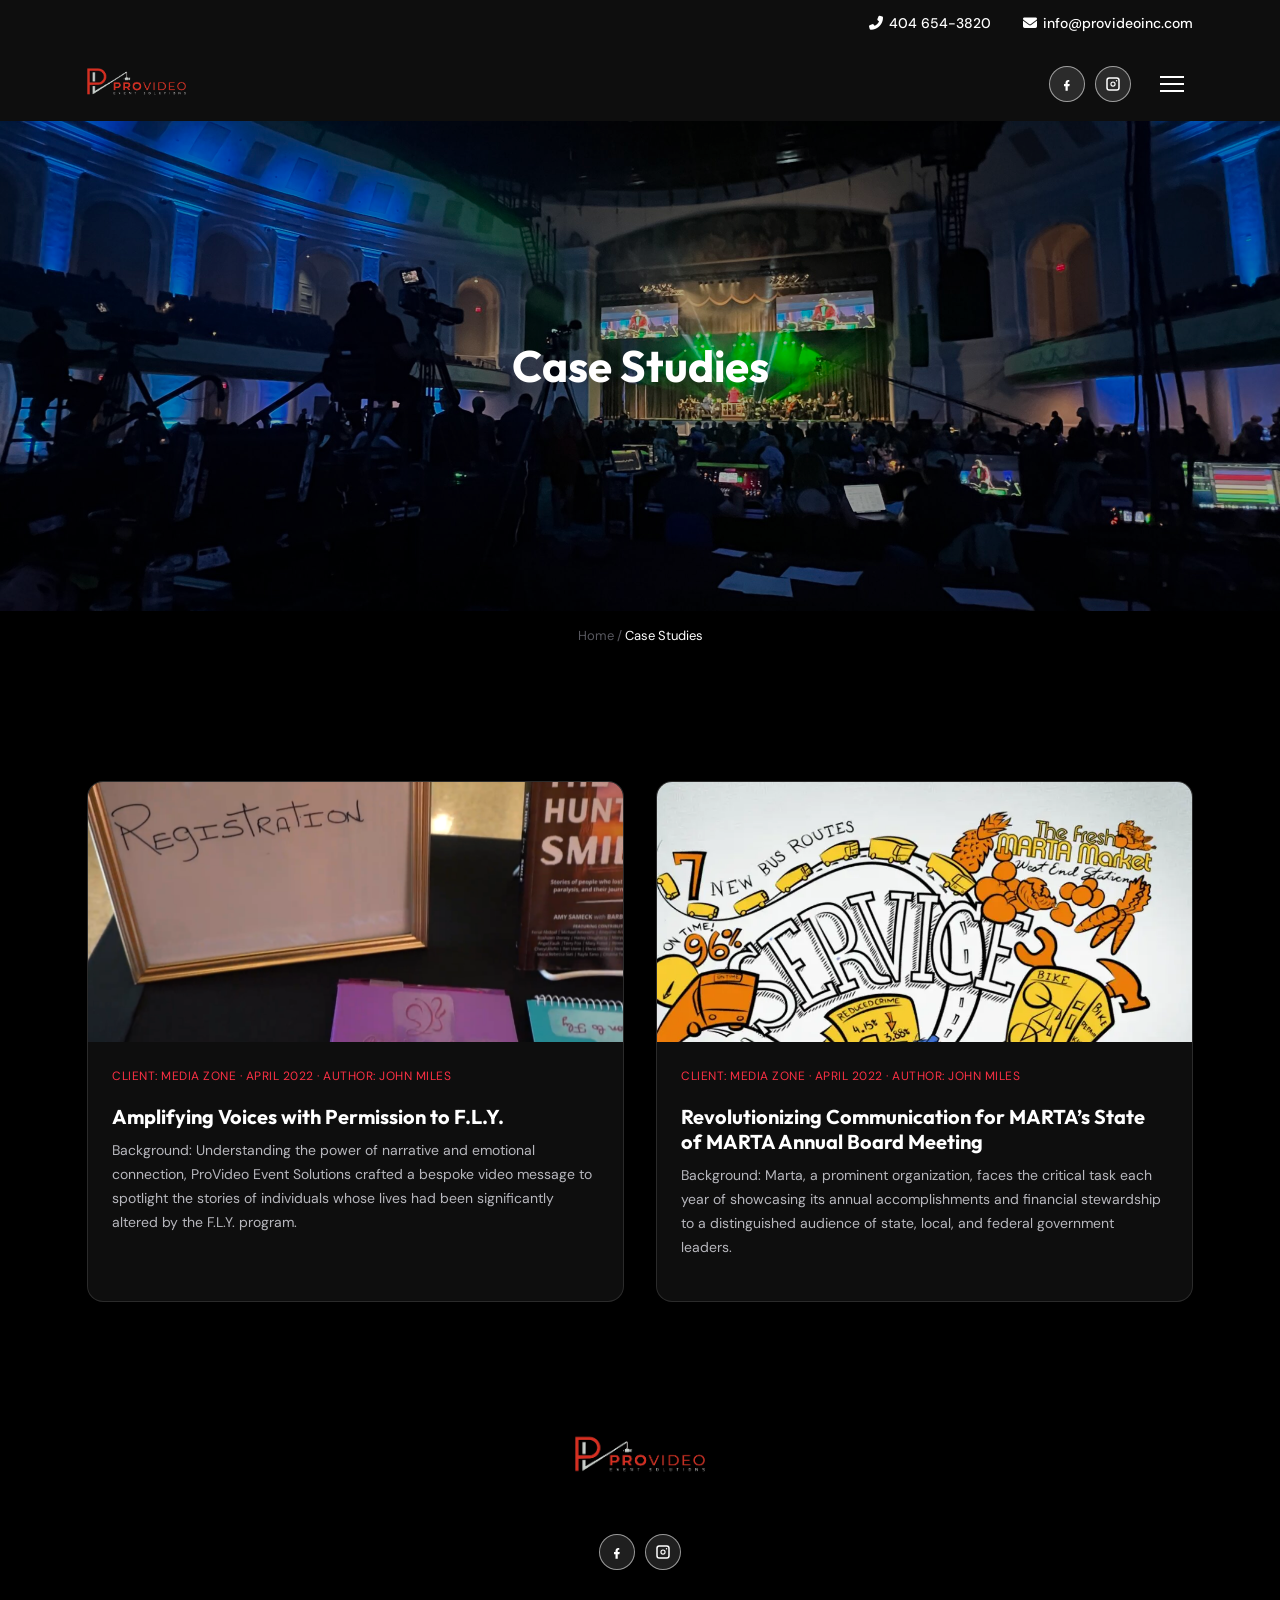
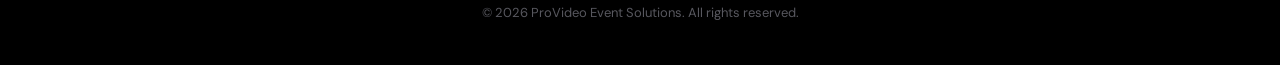
==== commit 38ba3d59: "Fix logo squish and header overflow on iPad by widening hamburger breakpoint" ====
--- a/case-studies/index.html
+++ b/case-studies/index.html
@@ -8,7 +8,7 @@
 <link rel="preconnect" href="https://fonts.googleapis.com">
 <link href="https://fonts.googleapis.com/css2?family=DM+Sans:wght@400;500;600;700&family=Outfit:wght@400;500;600;700;800&display=swap" rel="stylesheet">
 <link rel="stylesheet" href="https://cdnjs.cloudflare.com/ajax/libs/font-awesome/6.5.1/css/all.min.css">
-<link rel="stylesheet" href="../assets/css/style.css?v=1783605904">
+<link rel="stylesheet" href="../assets/css/style.css?v=1783606271">
 </head>
 <body>
 
@@ -115,6 +115,6 @@
   </div>
 </footer>
 
-<script src="../assets/js/main.js?v=1783605904"></script>
+<script src="../assets/js/main.js?v=1783606271"></script>
 </body>
 </html>
--- a/assets/css/style.css
+++ b/assets/css/style.css
@@ -100,7 +100,7 @@
   gap: 24px;
 }
 
-.logo { display: flex; align-items: center; line-height: 1; margin-left: -140px; }
+.logo { display: flex; align-items: center; line-height: 1; margin-left: -140px; flex-shrink: 0; }
 .logo-mark { height: 55px; width: auto; flex-shrink: 0; }
 
 /* Desktop horizontal nav (matches live site) */
@@ -126,22 +126,19 @@
 .header-right { display: flex; align-items: center; gap: 20px; }
 .menu-toggle { display: none; }
 
-@media (max-width: 1150px) {
+/* The 8-item desktop nav needs ~1190px of unbroken width just for its
+   own links (they can't wrap), plus the logo and social/hamburger
+   cluster on either side — it doesn't reliably fit until roughly
+   1420px. Below that (which covers every iPad, including 12.9" Pro
+   landscape at 1366px) the nav has nowhere to go, and flexbox was
+   squeezing the shrinkable logo image down to a sliver to compensate.
+   Switching to the hamburger menu earlier avoids that entirely. */
+@media (max-width: 1440px) {
   .main-nav { display: none; }
   .menu-toggle { display: flex; }
   /* The large negative offset that shifts the logo left on wide desktop
      screens has no room to work with here — reset it so the logo stays
      fully on-screen. */
-  .logo { margin-left: 0; }
-}
-
-/* iPad landscape (and similar mid-width screens, ~1151-1400px) still show
-   the full desktop nav, but the nav is nearly as wide as the header at
-   these sizes — there's no free space left for the large negative logo
-   offset below to work with, so it was pushing the logo mark into (and
-   past) the nav links. No shift at all here; the `gap` above still
-   keeps everything comfortably spaced out. */
-@media (min-width: 1151px) and (max-width: 1400px) {
   .logo { margin-left: 0; }
 }
 
